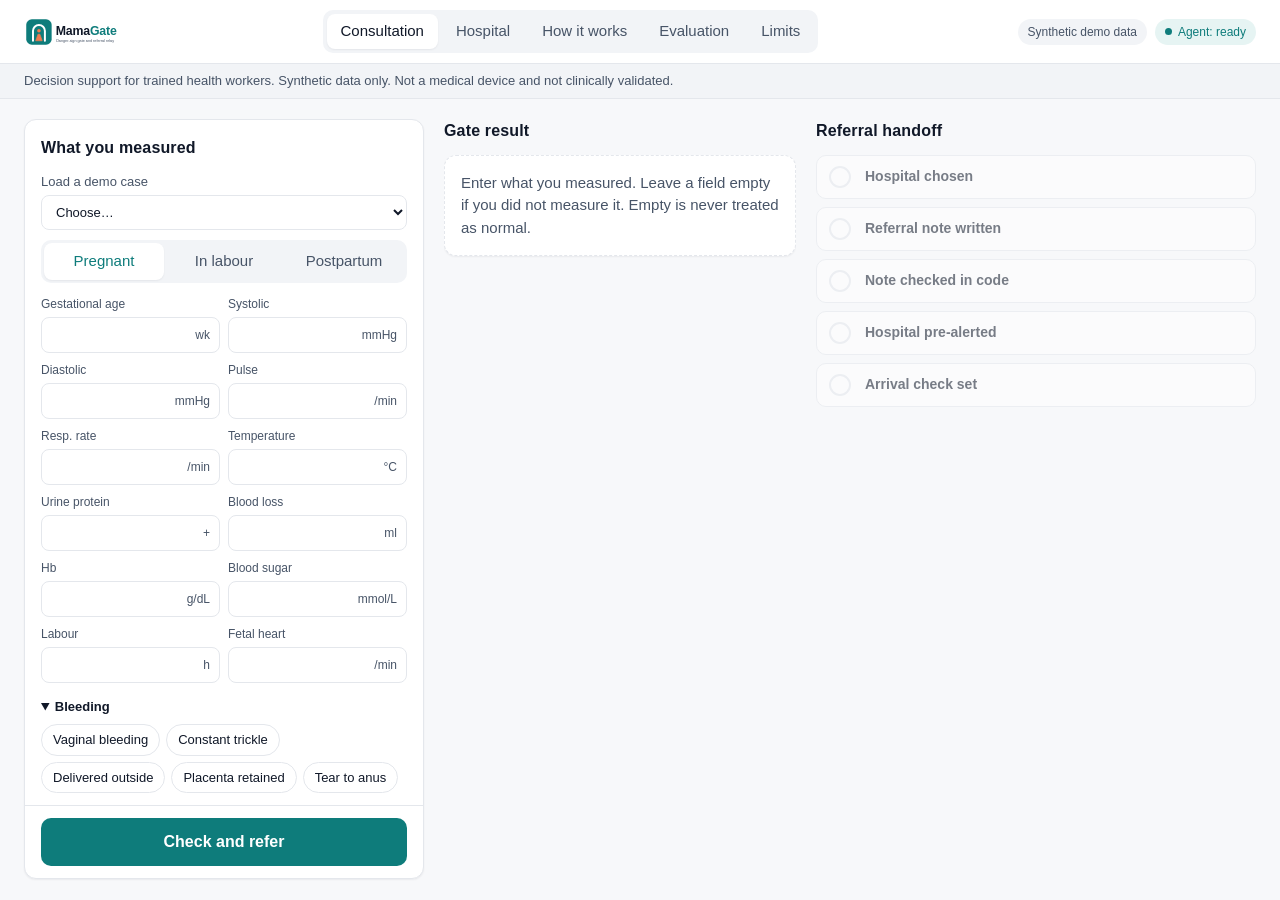
==== ui/index.html @ 286a286e "MamaGate: maternal danger-sign gate and referral relay Code-owned danger-sign gate (35 rules from th" ====
<!doctype html>
<html lang="en">
<head>
  <meta charset="utf-8">
  <meta name="viewport" content="width=device-width, initial-scale=1">
  <meta name="color-scheme" content="light">
  <title>MamaGate</title>
  <link rel="icon" href="/assets/brand/mamagate-icon.svg" type="image/svg+xml">
  <link rel="stylesheet" href="styles.css">
</head>
<body>
  <header class="topbar">
    <img src="/assets/brand/mamagate-lockup.svg" alt="MamaGate" class="logo">
    <nav class="tabs" role="tablist">
      <button class="tab active" data-view="consult" role="tab">Consultation</button>
      <button class="tab" data-view="hospital" role="tab">Hospital</button>
      <button class="tab" data-view="how" role="tab">How it works</button>
      <button class="tab" data-view="eval" role="tab">Evaluation</button>
      <button class="tab" data-view="limits" role="tab">Limits</button>
    </nav>
    <div class="status">
      <span class="pill grey">Synthetic demo data</span>
      <span class="pill" id="served-by"><span class="dot"></span>Agent: ready</span>
    </div>
  </header>
  <div class="notice">Decision support for trained health workers. Synthetic data only. Not a medical device and not clinically validated.</div>

  <!-- Consultation -->
  <main class="view grid3" id="view-consult">
    <section class="col form-col" aria-label="What you measured">
      <div class="col-scroll">
        <h2>What you measured</h2>
        <label class="field">Load a demo case
          <select id="preset">
            <option value="">Choose…</option>
            <option value="pe">Severe pre-eclampsia signs</option>
            <option value="pph">Postpartum haemorrhage</option>
            <option value="bp">Raised BP, protein not tested</option>
            <option value="missing">Routine visit, a vital missing</option>
            <option value="dose">Worker asks for a dose</option>
          </select>
        </label>
        <div class="seg" id="stage" role="radiogroup" aria-label="Stage">
          <button data-stage="pregnant" class="on">Pregnant</button>
          <button data-stage="in_labour">In labour</button>
          <button data-stage="postpartum">Postpartum</button>
        </div>
        <div class="vitals" id="vitals"></div>
        <div id="signs"></div>
        <label class="field">Anything else? (transport, money, companion)
          <textarea id="prompt" rows="3" placeholder="e.g. Husband has a car. Family has saved a little money."></textarea>
        </label>
      </div>
      <div class="sticky-cta"><button class="primary" id="run">Check and refer</button></div>
    </section>

    <section class="col" aria-label="Gate result">
      <h2>Gate result</h2>
      <div id="gate" class="card empty">Enter what you measured. Leave a field empty if you did not measure it. Empty is never treated as normal.</div>
    </section>

    <section class="col" aria-label="Referral handoff">
      <h2>Referral handoff</h2>
      <ol class="stepper" id="stepper"></ol>
      <div id="reply"></div>
      <div id="family"></div>
      <details class="trace" id="trace-box" hidden><summary>Agent trace</summary><pre id="trace"></pre></details>
    </section>
  </main>

  <!-- Hospital -->
  <main class="view" id="view-hospital" hidden>
    <div class="wrap">
      <h2>Incoming referrals <span class="muted">Synthetic Teaching Hospital A (demo)</span></h2>
      <p class="muted">Pre-alerts arrive here before the woman does. Mark her arrival to close the loop and cancel the supervisor alert.</p>
      <div id="referrals" class="list"></div>
    </div>
  </main>

  <!-- How it works -->
  <main class="view" id="view-how" hidden>
    <div class="wrap">
      <h2>How MamaGate works</h2>
      <div class="flow">
        <div class="node">Worker enters findings</div><span>→</span>
        <div class="node strong">Rules gate<small>plain code · 0 AI tokens</small></div><span>→</span>
        <div class="node strong teal">AI agent<small>Strands on Amazon Bedrock AgentCore</small></div><span>→</span>
        <div class="node">Choose hospital<small>Amazon Location Service</small></div><span>→</span>
        <div class="node">Write + check note</div><span>→</span>
        <div class="node">Pre-alert<small>Amazon SNS</small></div><span>→</span>
        <div class="node">Arrival check<small>EventBridge Scheduler</small></div><span>→</span>
        <div class="node">Hospital confirms arrival</div>
      </div>
      <div class="cards3">
        <div class="card"><h3>Rules decide urgency</h3><p>35 danger-sign rules transcribed from the Nigerian Standing Orders and WHO charts run before any AI. Missing vitals are reported, never read as normal. Urgency can be raised, never lowered.</p></div>
        <div class="card"><h3>The AI completes the handoff</h3><p>A Strands agent follows a referral skill: hospital, note, code check, pre-alert, arrival check. A steering handler enforces the order; hooks lock out anything unsafe.</p></div>
        <div class="card"><h3>Doses are never given</h3><p>Dose questions are refused in code before any model is called, and any dose in model text is removed. The worker is pointed to the right Standing Orders page.</p></div>
      </div>
    </div>
  </main>

  <!-- Evaluation -->
  <main class="view" id="view-eval" hidden>
    <div class="wrap"><h2>Evaluation</h2><div id="eval"></div><div id="external"></div></div>
  </main>

  <!-- Limits -->
  <main class="view" id="view-limits" hidden>
    <div class="wrap card prose">
      <h2>What this demo does not show</h2>
      <ul>
        <li>The rules were transcribed by a software engineer and have not been reviewed by a clinician.</li>
        <li>Evaluation cases are synthetic and derived from the same guidelines, so they measure fidelity to the rules, not clinical accuracy.</li>
        <li>Receiving hospitals are synthetic. Real emergency obstetric capability must come from a verified registry; unknown is shown as unknown.</li>
        <li>No health worker or patient has used MamaGate. Its effect on referral completion is unknown until a pilot measures it.</li>
        <li>Clinical output is English only. Hausa text would need a native clinical reviewer before use.</li>
      </ul>
    </div>
  </main>

  <aside class="drawer" id="drawer" hidden>
    <div class="drawer-head"><strong>Referral note</strong>
      <span><button id="print">Print</button><button id="copy">Copy</button><button id="close">Close</button></span></div>
    <pre id="note"></pre>
  </aside>
  <script src="app.js"></script>
</body>
</html>
---- ui/styles.css ----
:root {
  --bg: #F7F8FA; --card: #FFFFFF; --ink: #101828; --muted: #475467;
  --line: #E4E7EC; --teal: #0E7C7B; --teal-50: #E6F4F3; --coral: #F07A4F;
  --red: #B42318; --red-50: #FEF3F2; --amber: #B54708; --amber-50: #FFFAEB;
  --slate: #475467; --slate-50: #F2F4F7;
  --shadow: 0 1px 2px rgba(16, 24, 40, .06);
  color-scheme: light;
}
* { box-sizing: border-box; }
html, body { margin: 0; background: var(--bg); color: var(--ink); }
body { font: 15px/1.5 Inter, -apple-system, "Segoe UI", Roboto, sans-serif; }
h2 { font-size: 16px; margin: 0 0 12px; letter-spacing: .01em; }
h3 { font-size: 15px; margin: 0 0 6px; }
button { font: inherit; cursor: pointer; }
.muted { color: var(--muted); font-weight: 400; }
.mono { font-family: ui-monospace, "SF Mono", Menlo, monospace; }

.topbar { height: 64px; display: flex; align-items: center; gap: 24px;
  padding: 0 24px; background: #fff; border-bottom: 1px solid var(--line); }
.logo { height: 30px; }
.tabs { display: flex; gap: 4px; background: var(--slate-50); padding: 4px;
  border-radius: 10px; margin: 0 auto; }
.tab { border: 0; background: transparent; padding: 6px 14px;
  border-radius: 8px; color: var(--muted); font-weight: 500; }
.tab.active { background: #fff; color: var(--ink); box-shadow: var(--shadow); }
.status { display: flex; gap: 8px; }
.pill { font-size: 12px; padding: 4px 10px; border-radius: 999px;
  background: var(--teal-50); color: var(--teal); display: inline-flex;
  align-items: center; gap: 6px; }
.pill.grey { background: var(--slate-50); color: var(--muted); }
.dot { width: 7px; height: 7px; border-radius: 50%; background: currentColor; }
.notice { font-size: 13px; color: var(--muted); background: var(--slate-50);
  padding: 7px 24px; border-bottom: 1px solid var(--line); }

.grid3 { display: grid; grid-template-columns: 400px 1fr 440px; gap: 20px;
  padding: 20px 24px; height: calc(100vh - 100px); }
.col { min-height: 0; overflow: auto; }
.form-col { display: flex; flex-direction: column; background: var(--card);
  border: 1px solid var(--line); border-radius: 12px; box-shadow: var(--shadow);
  overflow: hidden; }
.col-scroll { overflow: auto; padding: 16px; flex: 1; }
.sticky-cta { padding: 12px 16px; border-top: 1px solid var(--line); }
.primary { width: 100%; height: 48px; border: 0; border-radius: 10px;
  background: var(--teal); color: #fff; font-weight: 700; font-size: 16px; }
.primary:disabled { opacity: .6; cursor: progress; }

.field { display: block; font-size: 13px; color: var(--muted); margin: 10px 0; }
.field select, .field textarea, .vital input { width: 100%; margin-top: 4px;
  border: 1px solid var(--line); border-radius: 8px; padding: 8px 10px;
  font: inherit; color: var(--ink); background: #fff; }
.seg { display: flex; background: var(--slate-50); border-radius: 10px;
  padding: 3px; margin: 8px 0 12px; }
.seg button { flex: 1; border: 0; background: transparent; padding: 7px;
  border-radius: 8px; color: var(--muted); font-weight: 500; }
.seg button.on { background: #fff; color: var(--teal); box-shadow: var(--shadow); }
.vitals { display: grid; grid-template-columns: 1fr 1fr; gap: 8px; }
.vital { font-size: 12px; color: var(--muted); position: relative; }
.vital input { font-variant-numeric: tabular-nums; text-align: right;
  padding-right: 52px; }
.vital .unit { position: absolute; right: 10px; bottom: 9px; font-size: 12px; }
.group { margin-top: 14px; }
.group summary { font-size: 13px; font-weight: 600; cursor: pointer; }
.chips { display: flex; flex-wrap: wrap; gap: 6px; margin-top: 8px; }
.chip { border: 1px solid var(--line); background: #fff; border-radius: 999px;
  padding: 5px 11px; font-size: 13px; color: var(--ink); }
.chip.on { background: var(--teal); border-color: var(--teal); color: #fff; }
.chip.on::before { content: "✓ "; }

.card { background: var(--card); border: 1px solid var(--line);
  border-radius: 12px; padding: 16px; box-shadow: var(--shadow);
  margin-bottom: 12px; }
.card.empty { color: var(--muted); border-style: dashed; }
.urgency { border-width: 2px; }
.urgency.REFER_NOW { background: var(--red-50); border-color: var(--red); }
.urgency.WITHIN_24H { background: var(--amber-50); border-color: var(--amber); }
.urgency.ROUTINE { background: var(--slate-50); border-color: var(--slate); }
.badge { display: inline-flex; align-items: center; gap: 10px; color: #fff;
  font-size: 28px; font-weight: 800; letter-spacing: .02em;
  padding: 8px 16px; border-radius: 10px; }
.badge.REFER_NOW { background: var(--red); }
.badge.WITHIN_24H { background: var(--amber); }
.badge.ROUTINE { background: var(--slate); font-size: 22px; }
.proof { margin: 10px 0 4px; font-size: 13px; color: var(--muted); }
.rule { display: grid; grid-template-columns: auto 1fr; gap: 4px 10px;
  padding: 10px 0; border-top: 1px solid rgba(16, 24, 40, .08); }
.rid { font: 12px ui-monospace, Menlo, monospace; background: #fff;
  border: 1px solid var(--line); border-radius: 6px; padding: 2px 6px;
  height: fit-content; }
.src { display: inline-block; font-size: 11px; color: var(--muted);
  border: 1px solid var(--line); border-radius: 6px; padding: 1px 6px;
  margin: 4px 4px 0 0; background: #fff; }
.callout { border-radius: 10px; padding: 10px 12px; margin-top: 10px;
  font-size: 14px; background: #fff; }
.callout.warn { border: 1px solid var(--red); }
.callout.do { border: 1px solid var(--teal); }
.callout b { display: block; margin-bottom: 2px; }
.missing .pill { background: #fff; color: var(--muted); border: 1px solid var(--line); }

.stepper { list-style: none; padding: 0; margin: 0 0 12px; }
.step { display: grid; grid-template-columns: 26px 1fr; gap: 10px;
  padding: 10px 12px; background: #fff; border: 1px solid var(--line);
  border-radius: 10px; margin-bottom: 8px; opacity: .55;
  transition: opacity .15s, transform .15s; }
.step.active, .step.done, .step.fail { opacity: 1; }
.step .ic { width: 22px; height: 22px; border-radius: 50%;
  border: 2px solid var(--line); display: grid; place-items: center;
  font-size: 12px; color: #fff; }
.step.active .ic { border-color: var(--teal); border-top-color: transparent;
  animation: spin .8s linear infinite; }
.step.done .ic { background: var(--teal); border-color: var(--teal); }
.step.done .ic::after { content: "✓"; }
.step.fail .ic { background: var(--red); border-color: var(--red); }
.step.fail .ic::after { content: "✕"; }
.step .t { font-weight: 600; font-size: 14px; }
.step .d { font-size: 13px; color: var(--muted); }
.tag { font-size: 11px; border-radius: 6px; padding: 1px 6px; margin-left: 6px; }
.tag.yes { background: var(--teal-50); color: var(--teal); }
.tag.unknown { background: var(--amber-50); color: var(--amber); }
.linkbtn { border: 0; background: none; color: var(--teal); padding: 0;
  font-weight: 600; font-size: 13px; }
@keyframes spin { to { transform: rotate(360deg); } }

.reply { white-space: pre-wrap; font-size: 14px; }
.refusal { border: 2px solid var(--red); background: var(--red-50); }
.family { border-left: 4px solid var(--coral); }
.family ul { margin: 6px 0 0; padding-left: 18px; }
.trace pre { font-size: 12px; white-space: pre-wrap; background: #fff;
  border: 1px solid var(--line); border-radius: 8px; padding: 10px; }

.wrap { max-width: 1100px; margin: 24px auto; padding: 0 24px; }

.actions { display: flex; gap: 8px; align-items: start; }
.btn { border: 1px solid var(--line); background: #fff; border-radius: 8px;
  padding: 8px 12px; font-weight: 600; }
.btn.teal { background: var(--teal); color: #fff; border-color: var(--teal); }
.btn.red { color: var(--red); border-color: var(--red); }
.status-tag { font-size: 12px; font-weight: 700; border-radius: 6px; padding: 2px 8px; }
.status-tag.expected { background: var(--amber-50); color: var(--amber); }
.status-tag.arrived { background: var(--teal-50); color: var(--teal); }
.status-tag.not_arrived { background: var(--red-50); color: var(--red); }
.flow { display: flex; flex-wrap: wrap; align-items: center; gap: 8px; margin: 16px 0 24px; }
.node { background: #fff; border: 1px solid var(--line); border-radius: 10px;
  padding: 10px 12px; font-weight: 600; font-size: 14px; }
.node small { display: block; font-weight: 400; color: var(--muted); font-size: 12px; }
.node.strong { border: 2px solid var(--ink); }
.node.teal { border-color: var(--teal); }
.cards3 { display: grid; grid-template-columns: repeat(3, 1fr); gap: 16px; }
.metric { display: grid; grid-template-columns: 220px 120px 1fr; gap: 12px;
  align-items: center; padding: 10px 0; border-top: 1px solid var(--line); }
.bar { height: 8px; background: var(--slate-50); border-radius: 4px; position: relative; }
.bar i { position: absolute; top: 0; bottom: 0; background: var(--teal); border-radius: 4px; }
.prose li { margin: 6px 0; }

.drawer { position: fixed; top: 0; right: 0; width: min(640px, 100%);
  height: 100vh; background: #fff; border-left: 1px solid var(--line);
  box-shadow: -8px 0 24px rgba(16, 24, 40, .08); display: flex;
  flex-direction: column; z-index: 10; }
.drawer-head { display: flex; justify-content: space-between; align-items: center;
  padding: 14px 18px; border-bottom: 1px solid var(--line); }
.drawer-head button { margin-left: 6px; }
.drawer pre { padding: 18px; margin: 0; overflow: auto; white-space: pre-wrap;
  font: 13px/1.55 ui-monospace, Menlo, monospace; }

@media (max-width: 1100px) {
  .grid3 { grid-template-columns: 1fr; height: auto; }
  .topbar { flex-wrap: wrap; height: auto; padding: 10px 16px; }
  .tabs { order: 3; width: 100%; overflow-x: auto; }
  .cards3 { grid-template-columns: 1fr; }
  .metric { grid-template-columns: 1fr; }
}
@media print {
  body > *:not(.drawer) { display: none !important; }
  .drawer { position: static; box-shadow: none; border: 0; width: 100%; height: auto; }
  .drawer-head { display: none; }
}

[hidden] { display: none !important; }

.ref { padding: 20px 22px; }
.ref.arrived { border-left: 5px solid var(--teal); }
.ref.expected { border-left: 5px solid var(--amber); }
.ref.not_arrived { border-left: 5px solid var(--red); }
.ref-head { display: flex; align-items: center; gap: 12px; }
.ref-head h3 { margin: 0; font-size: 20px; }
.badge.small { font-size: 13px; padding: 4px 10px; border-radius: 8px; }
.status-tag { font-size: 13px; padding: 4px 10px; }
.status-line { margin: 10px 0 14px; font-size: 16px; }
.ref-grid { display: grid; grid-template-columns: 90px 1fr; gap: 6px 14px;
  margin: 0 0 14px; font-size: 15px; }
.ref-grid dt { color: var(--muted); }
.ref-grid dd { margin: 0; }
.ref h4 { font-size: 14px; margin: 0 0 6px; color: var(--muted);
  text-transform: uppercase; letter-spacing: .04em; }
.signs { margin: 0 0 6px; padding-left: 20px; font-size: 16px; }
.signs li { margin: 3px 0; }
.ref-foot { display: flex; justify-content: space-between; align-items: center;
  margin-top: 14px; padding-top: 14px; border-top: 1px solid var(--line); }
.ref-foot .linkbtn { font-size: 15px; }

.langs { display: flex; flex-wrap: wrap; gap: 6px; margin: 8px 0 12px; }
.lang { border: 1px solid var(--line); background: #fff; border-radius: 999px;
  padding: 5px 12px; font-size: 13px; font-weight: 600; color: var(--muted); }
.lang.on { background: var(--coral); border-color: var(--coral); color: #fff; }
.fam-head { font-size: 16px; }
.fam-foot { margin-top: 12px; display: flex; align-items: center; gap: 10px; }
.listen { min-width: 120px; }
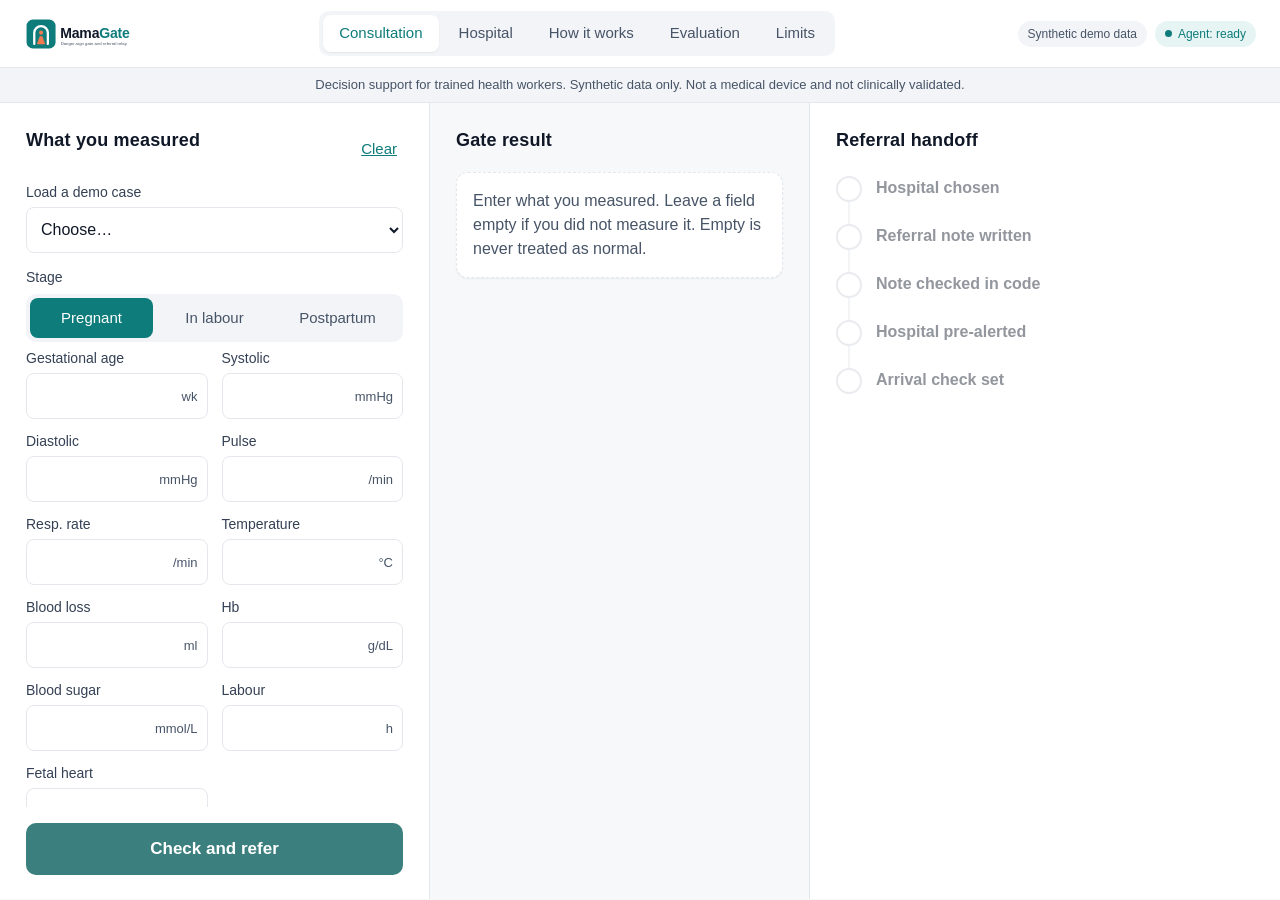
==== commit c69218d1: "Add diagrams, family card languages, readable notes and submission kit - Architecture, safety-layer " ====
--- a/ui/index.html
+++ b/ui/index.html
@@ -29,7 +29,7 @@
   <main class="view grid3" id="view-consult">
     <section class="col form-col" aria-label="What you measured">
       <div class="col-scroll">
-        <h2>What you measured</h2>
+        <div class="col-head"><h2>What you measured</h2><button class="clear" id="clear">Clear</button></div>
         <label class="field">Load a demo case
           <select id="preset">
             <option value="">Choose…</option>
@@ -40,12 +40,18 @@
             <option value="dose">Worker asks for a dose</option>
           </select>
         </label>
+        <span class="lbl">Stage</span>
         <div class="seg" id="stage" role="radiogroup" aria-label="Stage">
           <button data-stage="pregnant" class="on">Pregnant</button>
           <button data-stage="in_labour">In labour</button>
           <button data-stage="postpartum">Postpartum</button>
         </div>
         <div class="vitals" id="vitals"></div>
+        <span class="lbl" id="protein-lbl">Urine protein: not tested</span>
+        <div class="seg protein" id="protein" role="radiogroup" aria-label="Urine protein">
+          <button data-p="0">0</button><button data-p="1">1+</button>
+          <button data-p="2">2+</button><button data-p="3">3+</button>
+        </div>
         <div id="signs"></div>
         <label class="field">Anything else? (transport, money, companion)
           <textarea id="prompt" rows="3" placeholder="e.g. Husband has a car. Family has saved a little money."></textarea>
@@ -81,20 +87,15 @@
   <main class="view" id="view-how" hidden>
     <div class="wrap">
       <h2>How MamaGate works</h2>
-      <div class="flow">
-        <div class="node">Worker enters findings</div><span>→</span>
-        <div class="node strong">Rules gate<small>plain code · 0 AI tokens</small></div><span>→</span>
-        <div class="node strong teal">AI agent<small>Strands on Amazon Bedrock AgentCore</small></div><span>→</span>
-        <div class="node">Choose hospital<small>Amazon Location Service</small></div><span>→</span>
-        <div class="node">Write + check note</div><span>→</span>
-        <div class="node">Pre-alert<small>Amazon SNS</small></div><span>→</span>
-        <div class="node">Arrival check<small>EventBridge Scheduler</small></div><span>→</span>
-        <div class="node">Hospital confirms arrival</div>
-      </div>
+      <figure class="diagram"><img src="/diagrams/architecture.png" alt="MamaGate architecture"></figure>
       <div class="cards3">
         <div class="card"><h3>Rules decide urgency</h3><p>35 danger-sign rules transcribed from the Nigerian Standing Orders and WHO charts run before any AI. Missing vitals are reported, never read as normal. Urgency can be raised, never lowered.</p></div>
         <div class="card"><h3>The AI completes the handoff</h3><p>A Strands agent follows a referral skill: hospital, note, code check, pre-alert, arrival check. A steering handler enforces the order; hooks lock out anything unsafe.</p></div>
         <div class="card"><h3>Doses are never given</h3><p>Dose questions are refused in code before any model is called, and any dose in model text is removed. The worker is pointed to the right Standing Orders page.</p></div>
+      </div>
+      <div class="cards2">
+        <figure class="diagram"><img src="/diagrams/referral-loop.png" alt="MamaGate referral loop"></figure>
+        <figure class="diagram"><img src="/diagrams/safety-layers.png" alt="MamaGate safety layers"></figure>
       </div>
     </div>
   </main>
@@ -113,7 +114,7 @@
         <li>Evaluation cases are synthetic and derived from the same guidelines, so they measure fidelity to the rules, not clinical accuracy.</li>
         <li>Receiving hospitals are synthetic. Real emergency obstetric capability must come from a verified registry; unknown is shown as unknown.</li>
         <li>No health worker or patient has used MamaGate. Its effect on referral completion is unknown until a pilot measures it.</li>
-        <li>Clinical output is English only. Hausa text would need a native clinical reviewer before use.</li>
+        <li>Clinical output is English. The family card has draft translations in Pidgin, Hausa, Yoruba and Igbo that still need review by native clinical speakers.</li>
       </ul>
     </div>
   </main>
@@ -121,7 +122,7 @@
   <aside class="drawer" id="drawer" hidden>
     <div class="drawer-head"><strong>Referral note</strong>
       <span><button id="print">Print</button><button id="copy">Copy</button><button id="close">Close</button></span></div>
-    <pre id="note"></pre>
+    <article id="note" class="doc"></article>
   </aside>
   <script src="app.js"></script>
 </body>
--- a/ui/styles.css
+++ b/ui/styles.css
@@ -172,6 +172,7 @@
   body > *:not(.drawer) { display: none !important; }
   .drawer { position: static; box-shadow: none; border: 0; width: 100%; height: auto; }
   .drawer-head { display: none; }
+  .doc { overflow: visible; padding: 0; }
 }
 
 [hidden] { display: none !important; }
@@ -204,3 +205,107 @@
 .fam-head { font-size: 16px; }
 .fam-foot { margin-top: 12px; display: flex; align-items: center; gap: 10px; }
 .listen { min-width: 120px; }
+
+/* ---- Lovable look ---------------------------------------------------- */
+body { font-size: 16px; -webkit-font-smoothing: antialiased; }
+.topbar { height: 68px; }
+.logo { height: 34px; }
+.tab { font-size: 15px; padding: 7px 16px; }
+.tab.active { color: var(--teal); }
+.notice { text-align: center; }
+.grid3 { grid-template-columns: 430px 1fr 470px; gap: 0; padding: 0;
+  height: calc(100vh - 104px); }
+.grid3 > .col { padding: 24px 26px; border-right: 1px solid var(--line); }
+.grid3 > .col:last-child { border-right: 0; background: #fff; }
+.form-col { border: 0; border-radius: 0; box-shadow: none; background: #fff; }
+.form-col .col-scroll { padding: 0; }
+.form-col .sticky-cta { padding: 16px 0 0; border-top: 0; }
+.col-head { display: flex; justify-content: space-between; align-items: center; }
+.clear { border: 0; background: none; color: var(--teal); text-decoration: underline;
+  font-size: 15px; }
+h2 { font-size: 18px; margin-bottom: 18px; }
+.field, .vital, .lbl { font-size: 14px; color: #344054; }
+.lbl { display: block; margin: 14px 0 6px; }
+.field select { height: 46px; font-size: 16px; }
+.vitals { gap: 12px 14px; }
+.vital input { height: 46px; font-size: 18px; text-align: left; padding: 8px 56px 8px 14px; }
+.vital .unit { bottom: 13px; font-size: 13px; color: var(--muted); }
+.seg { padding: 4px; border-radius: 10px; margin: 0 0 6px; }
+.seg button { padding: 9px; font-size: 15px; }
+.seg button.on { background: var(--teal); color: #fff; box-shadow: none; }
+.protein { margin: 14px 0 4px; }
+.primary { height: 52px; font-size: 17px; background: #3B7F7E; }
+
+.urgency { border-width: 1.5px; padding: 26px; }
+.badge { font-size: 30px; padding: 10px 18px; }
+.proof { font-size: 15px; margin: 14px 0 22px; letter-spacing: .02em; }
+.dsf { color: var(--red); font-size: 16px; margin: 0 0 10px; }
+.urgency.WITHIN_24H .dsf { color: var(--amber); }
+.rule { background: #fff; border: 1px solid var(--line); border-radius: 10px;
+  padding: 14px 16px; margin-bottom: 10px; border-top: 1px solid var(--line); }
+.rid { border: 0; background: var(--slate-50); font-weight: 700; }
+.src { font-family: ui-monospace, Menlo, monospace; font-size: 12px; }
+
+/* ---- Flowing handoff timeline --------------------------------------- */
+.stepper { position: relative; margin: 6px 0 22px; }
+.step { position: relative; display: grid; grid-template-columns: 26px 1fr;
+  gap: 14px; padding: 0 0 22px; background: none; border: 0; border-radius: 0;
+  margin: 0; opacity: .45; transform: translateY(4px);
+  transition: opacity .35s ease, transform .35s ease; }
+.step:last-child { padding-bottom: 0; }
+.step::before { content: ""; position: absolute; left: 12px; top: 26px;
+  bottom: 0; width: 2px; background: var(--line); }
+.step:last-child::before { display: none; }
+.step::after { content: ""; position: absolute; left: 12px; top: 26px;
+  width: 2px; height: 0; background: var(--teal); transition: height .55s ease; }
+.step.done::after { height: calc(100% - 26px); }
+.step:last-child::after { display: none; }
+.step.active, .step.done, .step.fail { opacity: 1; transform: none; }
+.step .ic { width: 26px; height: 26px; border: 2px solid #D0D5DD;
+  background: #fff; position: relative; z-index: 1; }
+.step.active .ic { border-color: var(--teal); border-top-color: var(--teal);
+  animation: handoff-pulse 1.4s ease-out infinite; }
+.step.active .ic::after { content: ""; width: 8px; height: 8px;
+  border-radius: 50%; background: var(--teal); }
+.step.active::before { background: linear-gradient(var(--teal), var(--line)); }
+.step .travel { position: absolute; left: 9px; width: 8px; height: 8px;
+  border-radius: 50%; background: var(--teal); top: 26px; opacity: 0;
+  z-index: 2; }
+.step.active .travel { animation: handoff-travel 900ms ease-in-out infinite; }
+.step.done .ic { background: var(--teal); border-color: var(--teal); animation: pop .3s ease; }
+.step .t { font-size: 16px; font-weight: 600; }
+.step .d { font-size: 15px; color: var(--muted); margin-top: 2px; }
+.step .d .facility { color: var(--ink); }
+.tag { font-size: 13px; font-weight: 600; padding: 2px 8px; }
+@keyframes handoff-pulse {
+  0% { box-shadow: 0 0 0 0 rgba(14, 124, 123, .45); }
+  100% { box-shadow: 0 0 0 8px rgba(14, 124, 123, 0); } }
+@keyframes handoff-travel {
+  0% { top: 26px; opacity: 0; } 20% { opacity: 1; }
+  100% { top: calc(100% - 6px); opacity: 0; } }
+@keyframes pop { 0% { transform: scale(.7); } 70% { transform: scale(1.12); }
+  100% { transform: scale(1); } }
+.reply { font-size: 15px; line-height: 1.6; }
+@media (prefers-reduced-motion: reduce) {
+  .step, .step::after { transition: none; }
+  .step.active .ic, .step.active .travel { animation: none; } }
+
+.doc { padding: 26px 30px; overflow: auto; font-size: 15px; line-height: 1.55; }
+.doc h2 { font-size: 22px; margin: 0 0 14px; }
+.doc h3 { font-size: 14px; text-transform: uppercase; letter-spacing: .05em;
+  color: var(--muted); margin: 22px 0 6px; padding-top: 14px;
+  border-top: 1px solid var(--line); }
+.doc p { margin: 4px 0; }
+.doc ul { margin: 4px 0; padding-left: 20px; }
+.doc li { margin: 3px 0; }
+.doc .blank { display: inline-block; min-width: 180px; border-bottom: 1px solid var(--ink);
+  height: 1em; vertical-align: bottom; }
+.doc i { color: var(--muted); font-size: 13px; }
+.drawer-head button { border: 1px solid var(--line); background: #fff; border-radius: 8px;
+  padding: 6px 12px; font-weight: 600; }
+
+.diagram { margin: 0 0 18px; background: #fff; border: 1px solid var(--line);
+  border-radius: 12px; padding: 12px; box-shadow: var(--shadow); }
+.diagram img { width: 100%; height: auto; display: block; }
+.cards2 { display: grid; grid-template-columns: 1fr 1fr; gap: 16px; margin-top: 18px; }
+@media (max-width: 1100px) { .cards2 { grid-template-columns: 1fr; } }
